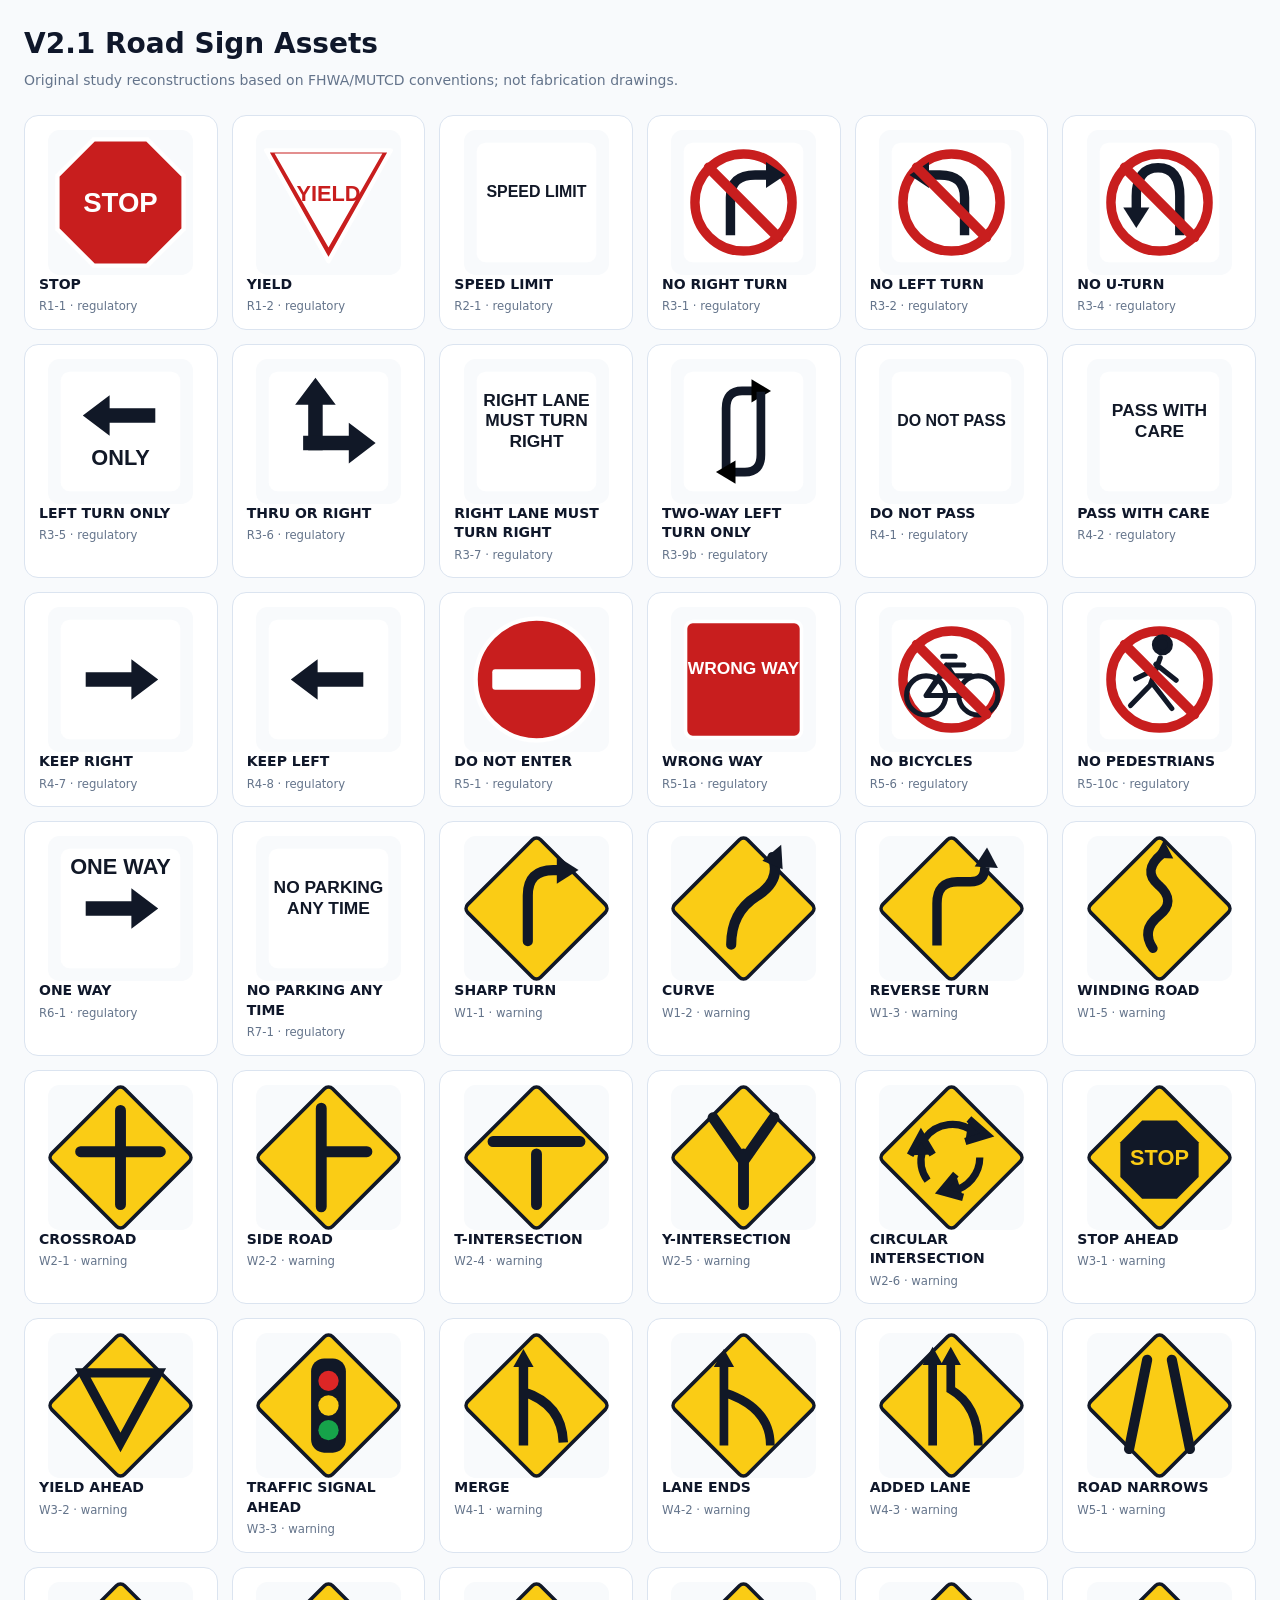
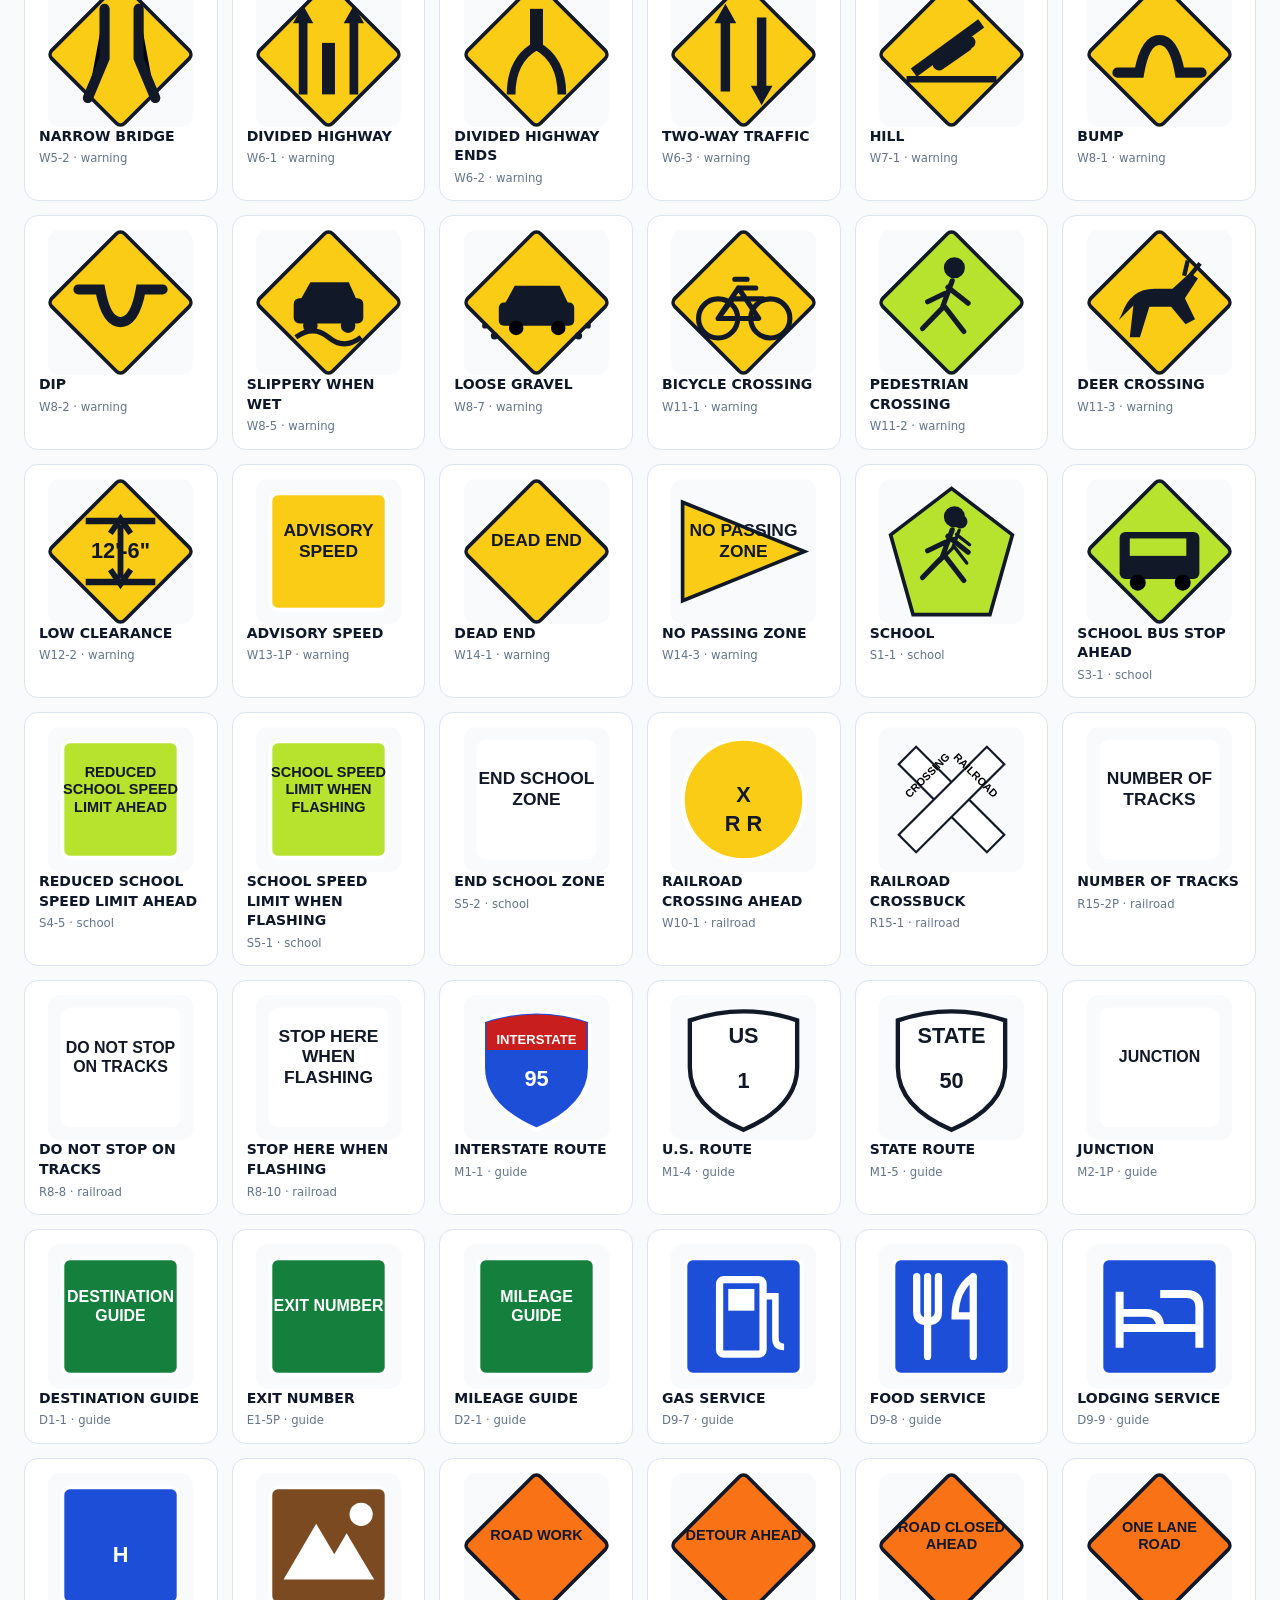
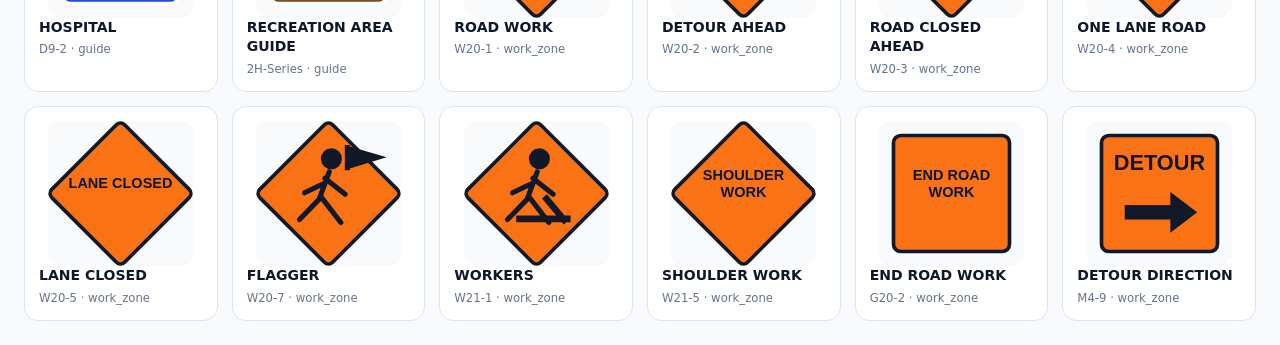
==== scripts/sign-gallery.html @ 5182ed12 "Expand the V2.1 US road sign bank" ====
<!doctype html>
<html lang="en">
<head>
  <meta charset="utf-8" />
  <meta name="viewport" content="width=device-width, initial-scale=1" />
  <title>V2.1 Sign Asset Gallery</title>
  <style>
    body { margin: 0; padding: 24px; color: #0f172a; background: #f8fafc; font: 14px/1.4 system-ui, sans-serif; }
    h1 { margin: 0 0 8px; }
    p { margin: 0 0 24px; color: #64748b; }
    main { display: grid; grid-template-columns: repeat(auto-fill, minmax(170px, 1fr)); gap: 14px; }
    article { padding: 14px; border: 1px solid #dbe4f0; border-radius: 14px; background: white; }
    img { display: block; width: 100%; height: 145px; object-fit: contain; }
    strong, small { display: block; }
    small { margin-top: 4px; color: #64748b; }
  </style>
</head>
<body>
  <h1>V2.1 Road Sign Assets</h1>
  <p>Original study reconstructions based on FHWA/MUTCD conventions; not fabrication drawings.</p>
  <main id="gallery"></main>
  <script src="../data/knowledge/signs.js"></script>
  <script>
    document.querySelector("#gallery").innerHTML = window.DMV_SIGN_KNOWLEDGE.map((sign) => `
      <article>
        <img src="../${sign.image}?v=2.1.1" alt="${sign.imageAlt}" />
        <strong>${sign.name.en}</strong>
        <small>${sign.designation} · ${sign.category}</small>
      </article>
    `).join("");
  </script>
</body>
</html>
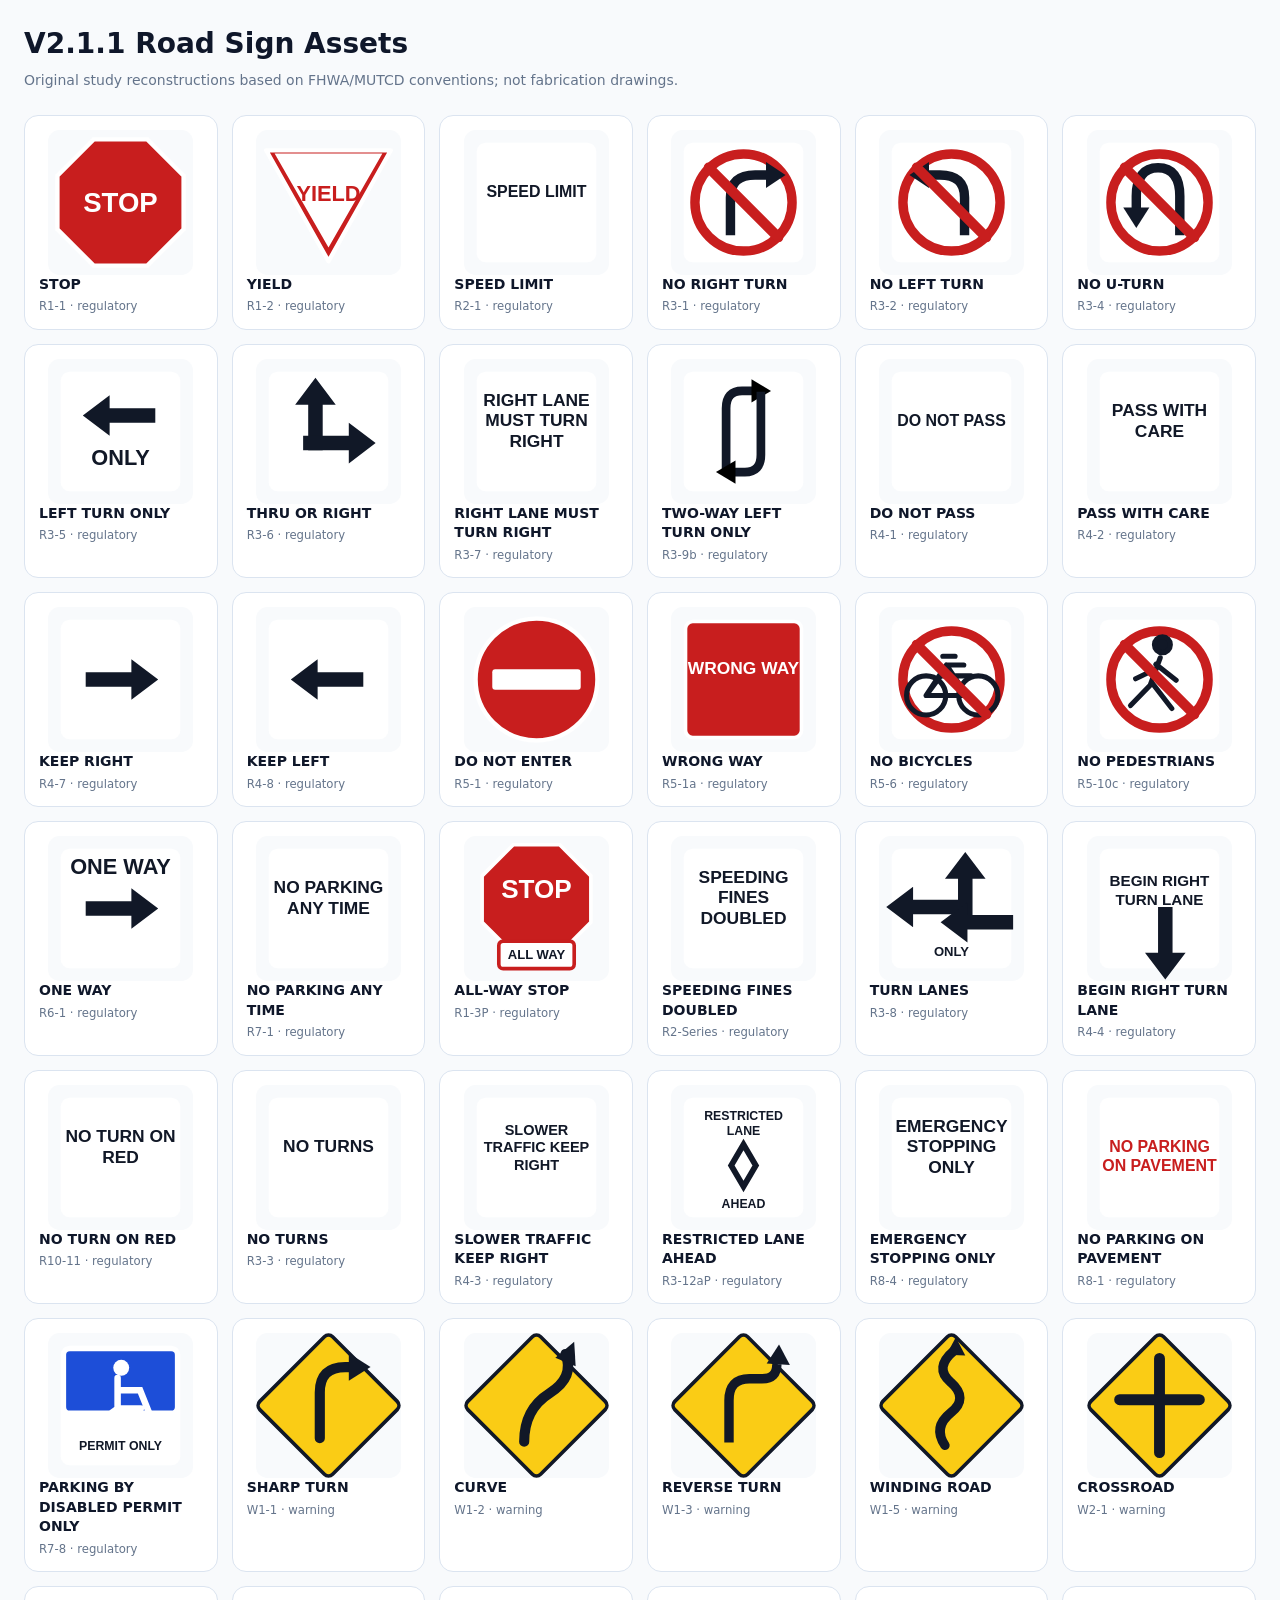
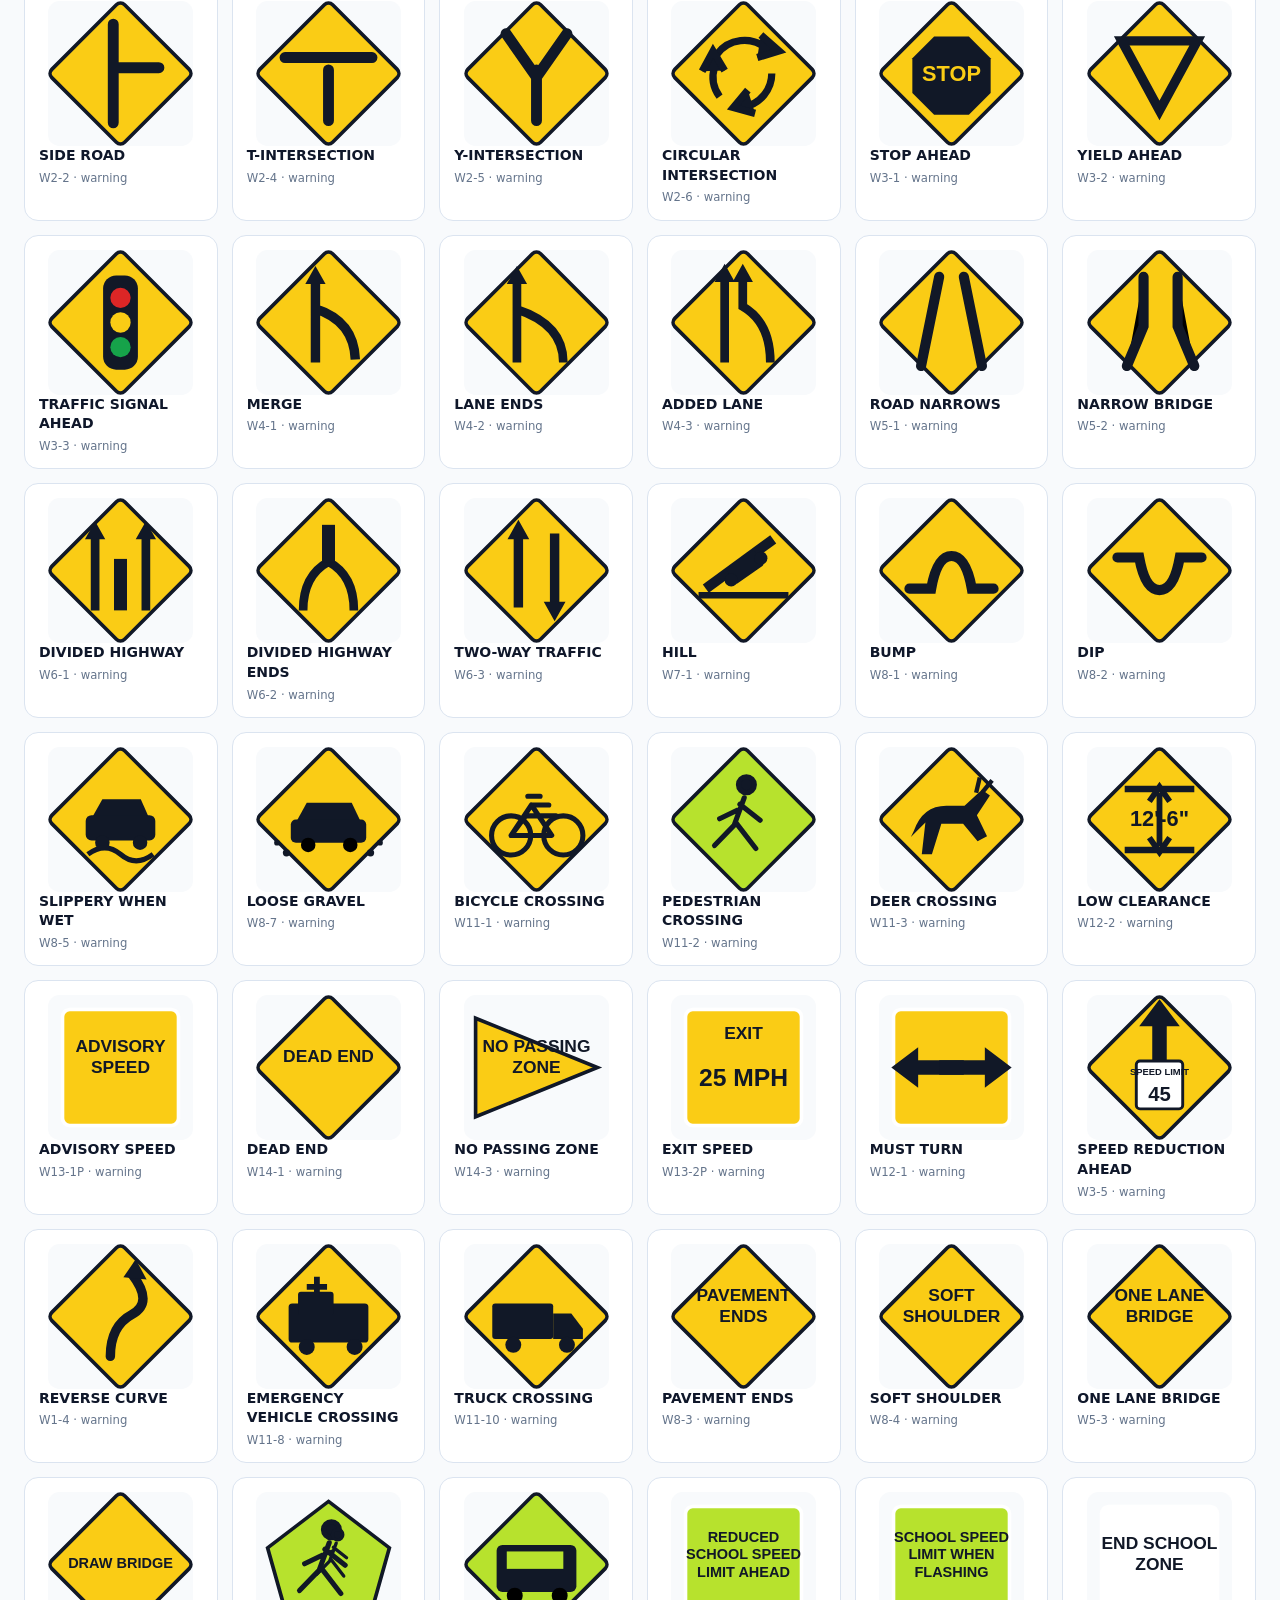
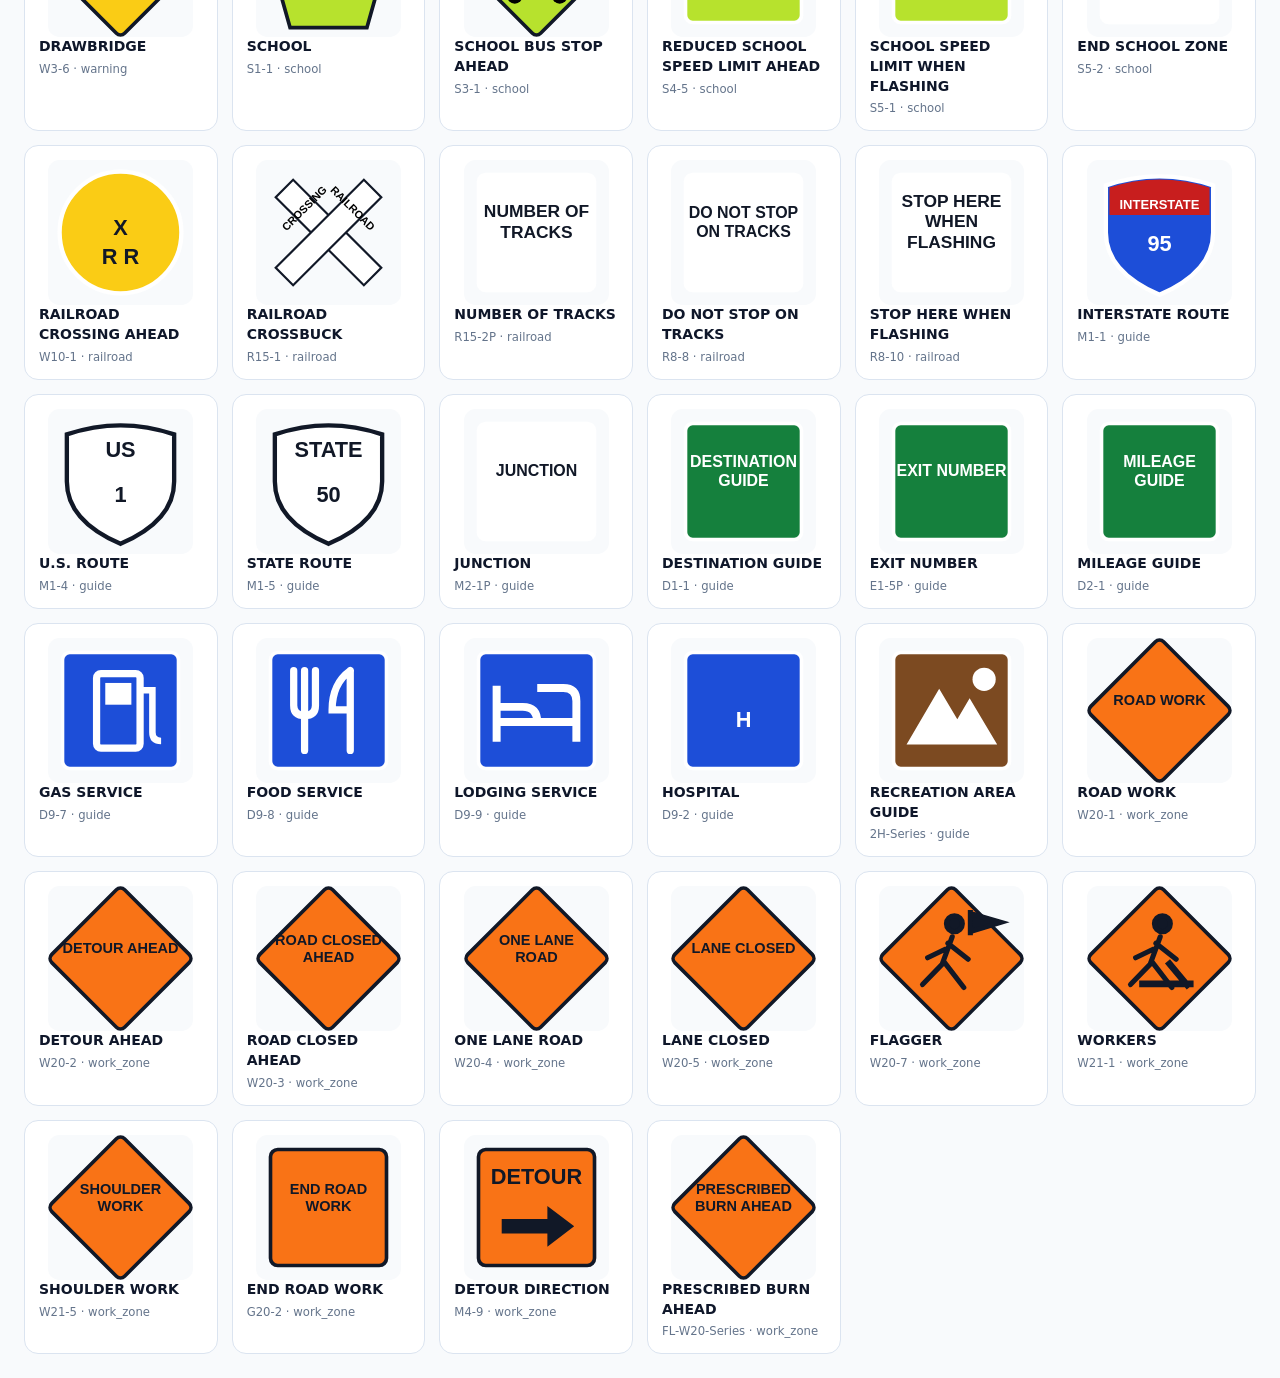
==== commit e2feee26: "Make road sign study visual-first" ====
--- a/scripts/sign-gallery.html
+++ b/scripts/sign-gallery.html
@@ -3,7 +3,7 @@
 <head>
   <meta charset="utf-8" />
   <meta name="viewport" content="width=device-width, initial-scale=1" />
-  <title>V2.1 Sign Asset Gallery</title>
+  <title>V2.1.1 Sign Asset Gallery</title>
   <style>
     body { margin: 0; padding: 24px; color: #0f172a; background: #f8fafc; font: 14px/1.4 system-ui, sans-serif; }
     h1 { margin: 0 0 8px; }
@@ -16,14 +16,14 @@
   </style>
 </head>
 <body>
-  <h1>V2.1 Road Sign Assets</h1>
+  <h1>V2.1.1 Road Sign Assets</h1>
   <p>Original study reconstructions based on FHWA/MUTCD conventions; not fabrication drawings.</p>
   <main id="gallery"></main>
   <script src="../data/knowledge/signs.js"></script>
   <script>
     document.querySelector("#gallery").innerHTML = window.DMV_SIGN_KNOWLEDGE.map((sign) => `
       <article>
-        <img src="../${sign.image}?v=2.1.1" alt="${sign.imageAlt}" />
+        <img src="../${sign.image}?v=2.1.2" alt="${sign.imageAlt}" />
         <strong>${sign.name.en}</strong>
         <small>${sign.designation} · ${sign.category}</small>
       </article>
